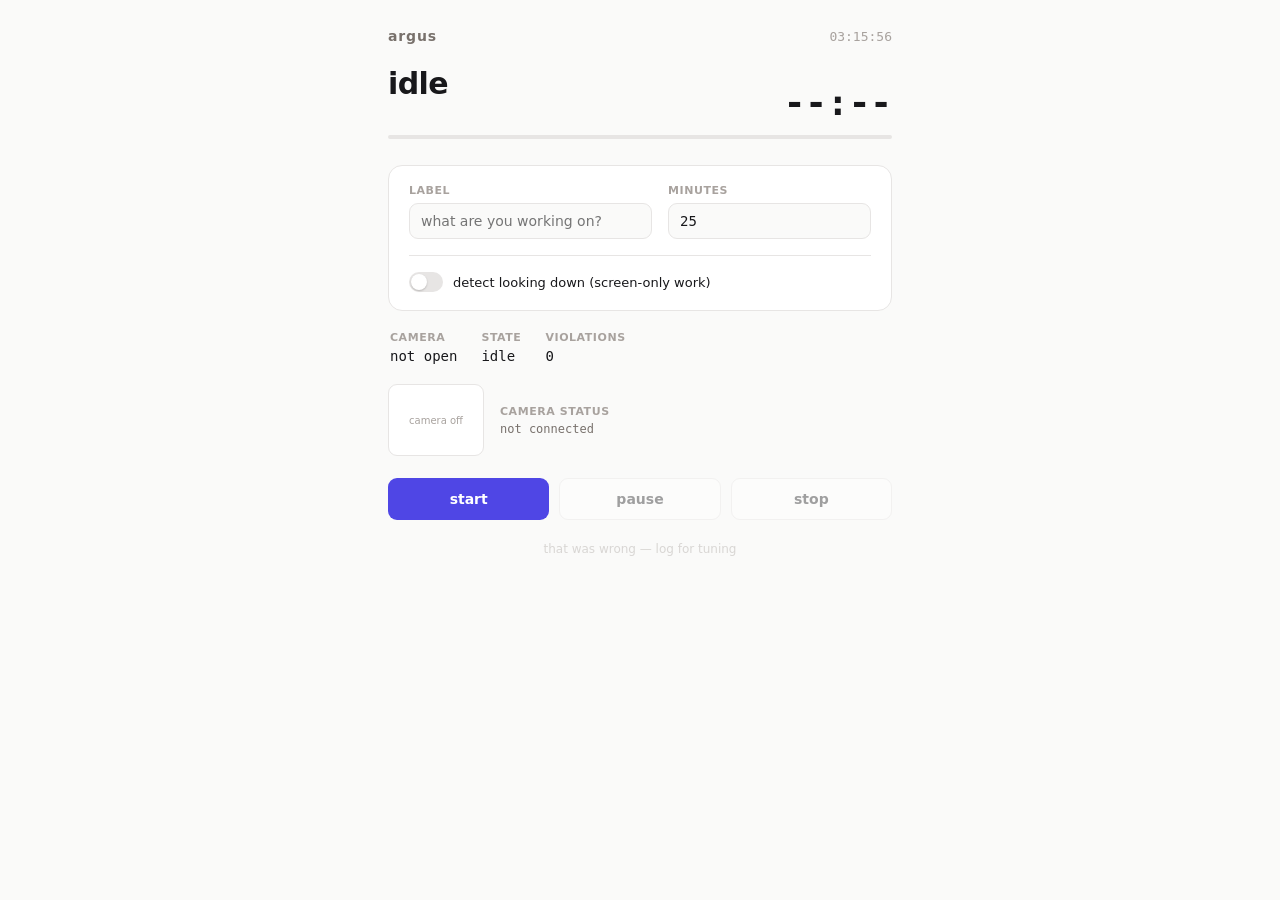
==== web/index.html @ 680dabc4 "change the ui again fix issues" ====
<!DOCTYPE html>
<html lang="en">
<head>
<meta charset="UTF-8">
<title>Argus</title>
<link rel="stylesheet" href="style.css">
</head>
<body>
  <div class="app">
    <header class="topbar">
      <span class="brand">argus</span>
      <span class="clock" id="clock">--:--:--</span>
    </header>

    <section class="hero">
      <div class="hero-text">
        <div class="headline" id="headline">idle</div>
        <div class="substate" id="substate"></div>
      </div>
      <div class="countdown" id="countdown">--:--</div>
    </section>

    <div class="progress-track">
      <div class="progress-fill" id="progressFill"></div>
    </div>

    <section class="panel">
      <div class="field-row">
        <div class="field">
          <label for="labelInput">label</label>
          <input id="labelInput" type="text" placeholder="what are you working on?" autocomplete="off">
        </div>
        <div class="field field-narrow">
          <label for="minutesInput">minutes</label>
          <input id="minutesInput" type="number" min="1" value="25">
        </div>
      </div>

      <div class="toggle-row">
        <button id="lookDownToggle" class="toggle" data-on="false" type="button">
          <span class="toggle-track"><span class="toggle-thumb"></span></span>
          <span class="toggle-label">detect looking down (screen-only work)</span>
        </button>
      </div>
    </section>

    <section class="stats">
      <div class="stat">
        <span class="stat-label">camera</span>
        <span class="stat-value" id="statCamera">not open</span>
      </div>
      <div class="stat">
        <span class="stat-label">state</span>
        <span class="stat-value" id="statState">idle</span>
      </div>
      <div class="stat">
        <span class="stat-label">violations</span>
        <span class="stat-value" id="statViolations">0</span>
      </div>
    </section>

    <section class="camera-panel">
      <div class="thumb" id="thumbWrap">
        <img id="thumb" alt="camera preview">
        <div class="thumb-placeholder" id="thumbPlaceholder">camera off</div>
      </div>
      <div class="camera-status">
        <span class="stat-label">camera status</span>
        <span id="cameraStatus" class="mono-small">not connected</span>
      </div>
    </section>

    <section class="controls">
      <button id="startBtn" class="btn btn-primary">start</button>
      <button id="pauseBtn" class="btn btn-secondary" disabled>pause</button>
      <button id="stopBtn" class="btn btn-secondary" disabled>stop</button>
    </section>

    <button id="falsePositiveBtn" class="link-btn" disabled>that was wrong — log for tuning</button>

    <div class="messages">
      <div id="statusMessage" class="status-message"></div>
      <div id="degradedMessage" class="degraded-message"></div>
    </div>
  </div>

  <script src="app.js"></script>
</body>
</html>
---- web/style.css ----
:root {
  --bg: #fafaf9;
  --panel: #ffffff;
  --border: #e7e5e4;
  --ink: #18181b;
  --muted: #78716c;
  --faint: #a8a29e;
  --accent: #4f46e5;
  --accent-soft: #eef2ff;
  --danger: #dc2626;
  --danger-soft: #fef2f2;
  --radius: 14px;
  --radius-sm: 9px;
  --font-sans: -apple-system, "SF Pro Text", "Inter", system-ui, sans-serif;
  --font-mono: ui-monospace, "SF Mono", Menlo, "JetBrains Mono", monospace;
}

* { box-sizing: border-box; }

html, body {
  margin: 0;
  padding: 0;
  background: var(--bg);
  color: var(--ink);
  font-family: var(--font-sans);
  -webkit-font-smoothing: antialiased;
}

.app {
  max-width: 560px;
  margin: 0 auto;
  padding: 28px 28px 36px;
}

/* ---------- topbar ---------- */
.topbar {
  display: flex;
  align-items: baseline;
  justify-content: space-between;
  margin-bottom: 22px;
}
.brand {
  font-weight: 700;
  font-size: 14px;
  letter-spacing: 0.06em;
  text-transform: lowercase;
  color: var(--muted);
}
.clock {
  font-family: var(--font-mono);
  font-size: 13px;
  color: var(--faint);
}

/* ---------- hero ---------- */
.hero {
  display: flex;
  align-items: flex-end;
  justify-content: space-between;
  margin-bottom: 12px;
}
.headline {
  font-size: 30px;
  font-weight: 700;
  letter-spacing: -0.02em;
  text-transform: lowercase;
}
.substate {
  margin-top: 4px;
  font-size: 13px;
  color: var(--muted);
  min-height: 18px;
}
.countdown {
  font-family: var(--font-mono);
  font-size: 36px;
  font-weight: 600;
  color: var(--ink);
  font-variant-numeric: tabular-nums;
}

/* ---------- progress ---------- */
.progress-track {
  height: 4px;
  border-radius: 999px;
  background: var(--border);
  overflow: hidden;
  margin-bottom: 26px;
}
.progress-fill {
  height: 100%;
  width: 0%;
  background: var(--accent);
  transition: width 0.4s linear;
}

/* ---------- panel / inputs ---------- */
.panel {
  background: var(--panel);
  border: 1px solid var(--border);
  border-radius: var(--radius);
  padding: 18px 20px;
  margin-bottom: 20px;
}
.field-row {
  display: flex;
  gap: 16px;
}
.field {
  flex: 1;
  display: flex;
  flex-direction: column;
  gap: 6px;
}
.field-narrow { flex: 0 0 96px; }
.field label {
  font-size: 11px;
  font-weight: 600;
  letter-spacing: 0.05em;
  text-transform: uppercase;
  color: var(--faint);
}
.field input {
  border: 1px solid var(--border);
  border-radius: var(--radius-sm);
  padding: 9px 11px;
  font-size: 14px;
  font-family: var(--font-sans);
  color: var(--ink);
  background: var(--bg);
  outline: none;
  transition: border-color 0.15s ease;
}
.field input:focus {
  border-color: var(--accent);
  background: var(--panel);
}
.field input[type="number"] {
  font-family: var(--font-mono);
}

.toggle-row {
  margin-top: 16px;
  padding-top: 16px;
  border-top: 1px solid var(--border);
}
.toggle {
  display: flex;
  align-items: center;
  gap: 10px;
  background: none;
  border: none;
  padding: 0;
  cursor: pointer;
  font-family: var(--font-sans);
}
.toggle-track {
  width: 34px;
  height: 20px;
  border-radius: 999px;
  background: var(--border);
  position: relative;
  transition: background 0.15s ease;
  flex-shrink: 0;
}
.toggle-thumb {
  position: absolute;
  top: 2px;
  left: 2px;
  width: 16px;
  height: 16px;
  border-radius: 50%;
  background: #fff;
  box-shadow: 0 1px 2px rgba(0,0,0,0.2);
  transition: transform 0.15s ease;
}
.toggle[data-on="true"] .toggle-track { background: var(--accent); }
.toggle[data-on="true"] .toggle-thumb { transform: translateX(14px); }
.toggle-label {
  font-size: 13px;
  color: var(--ink);
}

/* ---------- stats ---------- */
.stats {
  display: flex;
  gap: 24px;
  margin-bottom: 20px;
  padding: 0 2px;
}
.stat {
  display: flex;
  flex-direction: column;
  gap: 4px;
}
.stat-label {
  font-size: 11px;
  font-weight: 600;
  letter-spacing: 0.05em;
  text-transform: uppercase;
  color: var(--faint);
}
.stat-value {
  font-family: var(--font-mono);
  font-size: 14px;
  color: var(--ink);
}

/* ---------- camera ---------- */
.camera-panel {
  display: flex;
  align-items: center;
  gap: 16px;
  margin-bottom: 22px;
}
.thumb {
  width: 96px;
  height: 72px;
  border-radius: var(--radius-sm);
  border: 1px solid var(--border);
  background: var(--panel);
  overflow: hidden;
  position: relative;
  flex-shrink: 0;
}
.thumb img {
  width: 100%;
  height: 100%;
  object-fit: cover;
  display: none;
}
.thumb img.visible { display: block; }
.thumb-placeholder {
  position: absolute;
  inset: 0;
  display: flex;
  align-items: center;
  justify-content: center;
  font-size: 10px;
  color: var(--faint);
  text-transform: lowercase;
}
.camera-status {
  display: flex;
  flex-direction: column;
  gap: 4px;
}
.mono-small {
  font-family: var(--font-mono);
  font-size: 12px;
  color: var(--muted);
}

/* ---------- controls ---------- */
.controls {
  display: flex;
  gap: 10px;
  margin-bottom: 14px;
}
.btn {
  flex: 1;
  padding: 12px 16px;
  border-radius: var(--radius-sm);
  font-size: 14px;
  font-weight: 600;
  font-family: var(--font-sans);
  cursor: pointer;
  border: 1px solid transparent;
  transition: opacity 0.15s ease, background 0.15s ease;
}
.btn:disabled {
  cursor: default;
  opacity: 0.4;
}
.btn-primary {
  background: var(--accent);
  color: #fff;
}
.btn-primary:not(:disabled):hover { opacity: 0.9; }
.btn-secondary {
  background: var(--panel);
  color: var(--ink);
  border-color: var(--border);
}
.btn-secondary:not(:disabled):hover { background: var(--accent-soft); }

.link-btn {
  display: block;
  width: 100%;
  text-align: center;
  background: none;
  border: none;
  color: var(--faint);
  font-size: 12px;
  font-family: var(--font-sans);
  padding: 8px;
  cursor: pointer;
  text-decoration: underline;
  text-decoration-color: transparent;
  transition: color 0.15s ease, text-decoration-color 0.15s ease;
}
.link-btn:not(:disabled):hover {
  color: var(--muted);
  text-decoration-color: var(--faint);
}
.link-btn:disabled {
  cursor: default;
  opacity: 0.4;
  text-decoration: none;
}

/* ---------- messages ---------- */
.messages {
  margin-top: 8px;
  display: flex;
  flex-direction: column;
  gap: 6px;
}
.status-message {
  font-size: 12.5px;
  color: var(--muted);
  min-height: 16px;
}
.degraded-message {
  font-size: 12px;
  font-weight: 600;
  color: var(--danger);
  background: var(--danger-soft);
  border-radius: var(--radius-sm);
  padding: 6px 10px;
  display: none;
}
.degraded-message.visible { display: block; }
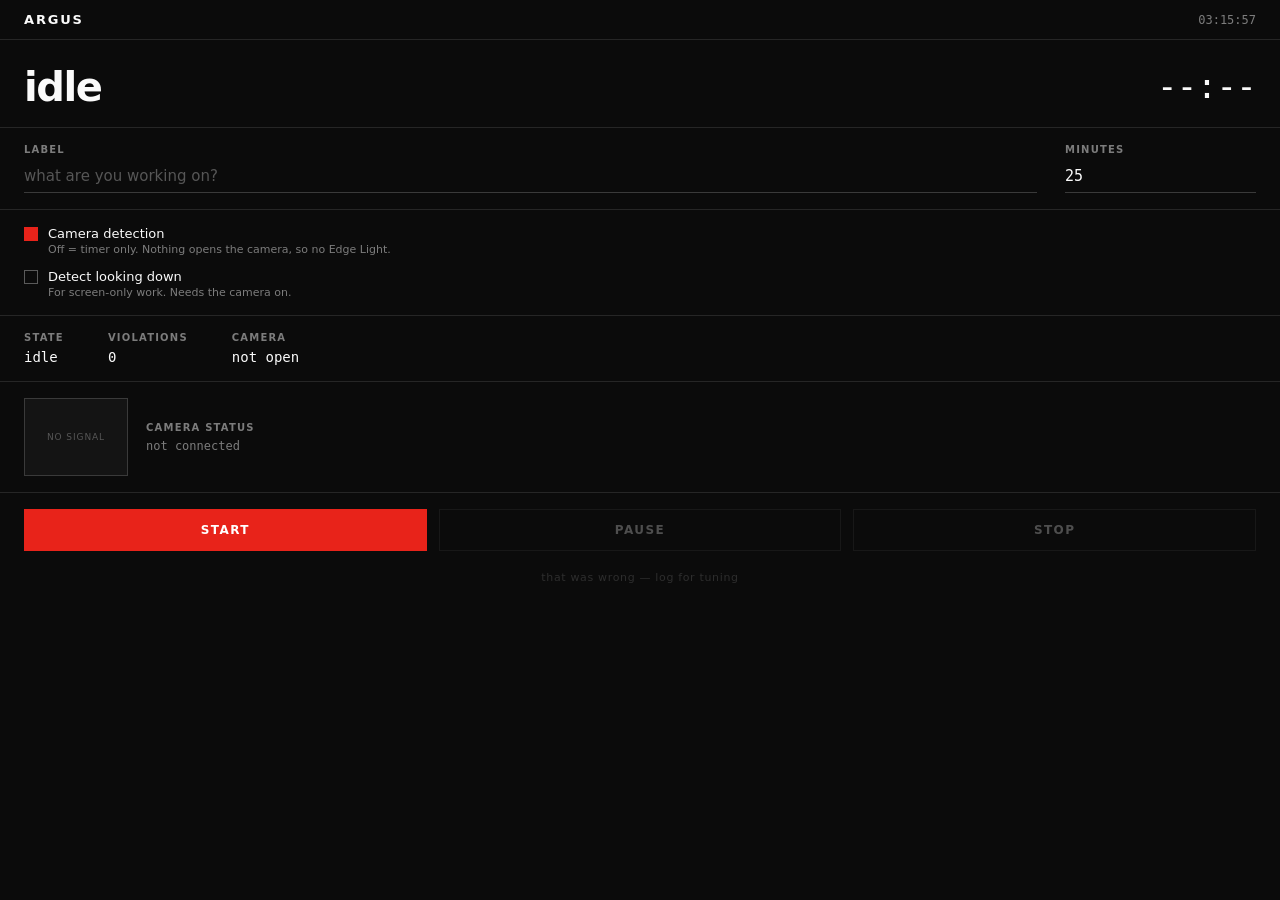
==== commit 1886f805: "fixed Engine(cfg), issues w pywebview" ====
--- a/web/index.html
+++ b/web/index.html
@@ -8,80 +8,90 @@
 <body>
   <div class="app">
     <header class="topbar">
-      <span class="brand">argus</span>
+      <span class="brand">Argus</span>
       <span class="clock" id="clock">--:--:--</span>
     </header>
 
+    <div class="banner" id="authBanner"></div>
+    <div class="banner" id="degradedBanner"></div>
+
     <section class="hero">
-      <div class="hero-text">
-        <div class="headline" id="headline">idle</div>
-        <div class="substate" id="substate"></div>
-      </div>
+      <div class="headline" id="headline">idle</div>
       <div class="countdown" id="countdown">--:--</div>
     </section>
 
-    <div class="progress-track">
-      <div class="progress-fill" id="progressFill"></div>
-    </div>
+    <div class="progress-track"><div class="progress-fill" id="progressFill"></div></div>
 
-    <section class="panel">
+    <section class="band">
       <div class="field-row">
         <div class="field">
-          <label for="labelInput">label</label>
+          <label class="label" for="labelInput">Label</label>
           <input id="labelInput" type="text" placeholder="what are you working on?" autocomplete="off">
         </div>
         <div class="field field-narrow">
-          <label for="minutesInput">minutes</label>
+          <label class="label" for="minutesInput">Minutes</label>
           <input id="minutesInput" type="number" min="1" value="25">
         </div>
       </div>
+    </section>
 
-      <div class="toggle-row">
-        <button id="lookDownToggle" class="toggle" data-on="false" type="button">
-          <span class="toggle-track"><span class="toggle-thumb"></span></span>
-          <span class="toggle-label">detect looking down (screen-only work)</span>
+    <section class="band">
+      <div class="toggles">
+        <button id="cameraToggle" class="check" data-on="true" type="button">
+          <span class="check-box"></span>
+          <span>
+            <span class="check-text">Camera detection</span>
+            <span class="check-note">Off = timer only. Nothing opens the camera, so no Edge Light.</span>
+          </span>
+        </button>
+        <button id="lookDownToggle" class="check" data-on="false" type="button">
+          <span class="check-box"></span>
+          <span>
+            <span class="check-text">Detect looking down</span>
+            <span class="check-note">For screen-only work. Needs the camera on.</span>
+          </span>
         </button>
       </div>
     </section>
 
-    <section class="stats">
-      <div class="stat">
-        <span class="stat-label">camera</span>
-        <span class="stat-value" id="statCamera">not open</span>
-      </div>
-      <div class="stat">
-        <span class="stat-label">state</span>
-        <span class="stat-value" id="statState">idle</span>
-      </div>
-      <div class="stat">
-        <span class="stat-label">violations</span>
-        <span class="stat-value" id="statViolations">0</span>
+    <section class="band">
+      <div class="stats">
+        <div class="stat">
+          <span class="label">State</span>
+          <span class="stat-value" id="statState">idle</span>
+        </div>
+        <div class="stat">
+          <span class="label">Violations</span>
+          <span class="stat-value" id="statViolations">0</span>
+        </div>
+        <div class="stat">
+          <span class="label">Camera</span>
+          <span class="stat-value" id="statCamera">not open</span>
+        </div>
       </div>
     </section>
 
-    <section class="camera-panel">
-      <div class="thumb" id="thumbWrap">
+    <section class="band camera-band">
+      <div class="thumb">
         <img id="thumb" alt="camera preview">
-        <div class="thumb-placeholder" id="thumbPlaceholder">camera off</div>
+        <div class="thumb-placeholder" id="thumbPlaceholder">no signal</div>
       </div>
-      <div class="camera-status">
-        <span class="stat-label">camera status</span>
+      <div class="camera-meta">
+        <span class="label">Camera status</span>
         <span id="cameraStatus" class="mono-small">not connected</span>
       </div>
     </section>
 
-    <section class="controls">
-      <button id="startBtn" class="btn btn-primary">start</button>
-      <button id="pauseBtn" class="btn btn-secondary" disabled>pause</button>
-      <button id="stopBtn" class="btn btn-secondary" disabled>stop</button>
+    <section class="band" style="border-bottom:none">
+      <div class="controls">
+        <button id="startBtn" class="btn btn-primary">Start</button>
+        <button id="pauseBtn" class="btn btn-secondary" disabled>Pause</button>
+        <button id="stopBtn" class="btn btn-secondary" disabled>Stop</button>
+      </div>
+      <button id="falsePositiveBtn" class="link-btn" disabled>that was wrong — log for tuning</button>
     </section>
 
-    <button id="falsePositiveBtn" class="link-btn" disabled>that was wrong — log for tuning</button>
-
-    <div class="messages">
-      <div id="statusMessage" class="status-message"></div>
-      <div id="degradedMessage" class="degraded-message"></div>
-    </div>
+    <div class="status" id="statusMessage"></div>
   </div>
 
   <script src="app.js"></script>
--- a/web/style.css
+++ b/web/style.css
@@ -1,18 +1,12 @@
 :root {
-  --bg: #fafaf9;
-  --panel: #ffffff;
-  --border: #e7e5e4;
-  --ink: #18181b;
-  --muted: #78716c;
-  --faint: #a8a29e;
-  --accent: #4f46e5;
-  --accent-soft: #eef2ff;
-  --danger: #dc2626;
-  --danger-soft: #fef2f2;
-  --radius: 14px;
-  --radius-sm: 9px;
-  --font-sans: -apple-system, "SF Pro Text", "Inter", system-ui, sans-serif;
-  --font-mono: ui-monospace, "SF Mono", Menlo, "JetBrains Mono", monospace;
+  --bg: #0B0B0B;
+  --ink: #FAFAFA;
+  --accent: #E8231A;
+  --muted: #7C7C7C;
+  --line: #262626;
+  --rule: 1px solid #262626;
+  --font-sans: "Helvetica Neue", Inter, -apple-system, system-ui, Arial, sans-serif;
+  --font-mono: ui-monospace, "SF Mono", Menlo, monospace;
 }
 
 * { box-sizing: border-box; }
@@ -26,30 +20,32 @@
   -webkit-font-smoothing: antialiased;
 }
 
-.app {
-  max-width: 560px;
-  margin: 0 auto;
-  padding: 28px 28px 36px;
-}
+button, input { font-family: inherit; border-radius: 0; }
+
+.app { padding: 0 0 28px; }
+
+/* ---------- bands separated by hairlines ---------- */
+.band { padding: 16px 24px; border-bottom: var(--rule); }
 
 /* ---------- topbar ---------- */
 .topbar {
   display: flex;
   align-items: baseline;
   justify-content: space-between;
-  margin-bottom: 22px;
+  padding: 12px 24px;
+  border-bottom: var(--rule);
 }
 .brand {
-  font-weight: 700;
-  font-size: 14px;
-  letter-spacing: 0.06em;
-  text-transform: lowercase;
-  color: var(--muted);
+  font-size: 13px;
+  font-weight: 700;
+  letter-spacing: 0.14em;
+  text-transform: uppercase;
 }
 .clock {
   font-family: var(--font-mono);
-  font-size: 13px;
-  color: var(--faint);
+  font-size: 12px;
+  font-variant-numeric: tabular-nums;
+  color: var(--muted);
 }
 
 /* ---------- hero ---------- */
@@ -57,177 +53,141 @@
   display: flex;
   align-items: flex-end;
   justify-content: space-between;
-  margin-bottom: 12px;
+  gap: 16px;
+  padding: 26px 24px 18px;
 }
 .headline {
-  font-size: 30px;
-  font-weight: 700;
+  font-size: 40px;
+  line-height: 0.95;
+  font-weight: 700;
+  letter-spacing: -0.035em;
+  text-transform: lowercase;
+}
+.countdown {
+  font-family: var(--font-mono);
+  font-size: 34px;
+  font-weight: 500;
   letter-spacing: -0.02em;
-  text-transform: lowercase;
-}
-.substate {
-  margin-top: 4px;
-  font-size: 13px;
-  color: var(--muted);
-  min-height: 18px;
-}
-.countdown {
-  font-family: var(--font-mono);
-  font-size: 36px;
-  font-weight: 600;
-  color: var(--ink);
   font-variant-numeric: tabular-nums;
+  white-space: nowrap;
 }
 
 /* ---------- progress ---------- */
 .progress-track {
   height: 4px;
-  border-radius: 999px;
-  background: var(--border);
-  overflow: hidden;
-  margin-bottom: 26px;
+  width: 100%;
+  background: transparent;
+  border-bottom: var(--rule);
 }
 .progress-fill {
-  height: 100%;
+  height: 4px;
   width: 0%;
   background: var(--accent);
   transition: width 0.4s linear;
 }
 
-/* ---------- panel / inputs ---------- */
-.panel {
-  background: var(--panel);
-  border: 1px solid var(--border);
-  border-radius: var(--radius);
-  padding: 18px 20px;
-  margin-bottom: 20px;
-}
-.field-row {
-  display: flex;
-  gap: 16px;
-}
-.field {
-  flex: 1;
-  display: flex;
-  flex-direction: column;
-  gap: 6px;
-}
-.field-narrow { flex: 0 0 96px; }
-.field label {
+/* ---------- banners ---------- */
+.banner {
+  display: none;
+  padding: 9px 24px;
+  background: var(--accent);
+  color: #FFFFFF;
   font-size: 11px;
-  font-weight: 600;
-  letter-spacing: 0.05em;
-  text-transform: uppercase;
-  color: var(--faint);
-}
+  font-weight: 700;
+  letter-spacing: 0.08em;
+  text-transform: uppercase;
+  border-bottom: 1px solid var(--accent);
+}
+.banner.visible { display: block; }
+.banner.plain {
+  background: #170A09;
+  color: #FF6A60;
+  border-bottom: var(--rule);
+  border-left: 3px solid var(--accent);
+  text-transform: none;
+  letter-spacing: 0.01em;
+  font-weight: 400;
+  font-size: 12px;
+  line-height: 1.45;
+}
+
+/* ---------- fields ---------- */
+.field-row { display: flex; gap: 28px; }
+.field { flex: 1; display: flex; flex-direction: column; gap: 7px; }
+.field-narrow { flex: 0 0 92px; }
+
+.label {
+  font-size: 10px;
+  font-weight: 700;
+  letter-spacing: 0.12em;
+  text-transform: uppercase;
+  color: var(--muted);
+}
+
 .field input {
-  border: 1px solid var(--border);
-  border-radius: var(--radius-sm);
-  padding: 9px 11px;
-  font-size: 14px;
-  font-family: var(--font-sans);
+  border: none;
+  border-bottom: 1px solid #3A3A3A;
+  background: transparent;
   color: var(--ink);
-  background: var(--bg);
+  padding: 5px 0 7px;
+  font-size: 15px;
   outline: none;
-  transition: border-color 0.15s ease;
-}
-.field input:focus {
-  border-color: var(--accent);
-  background: var(--panel);
-}
-.field input[type="number"] {
-  font-family: var(--font-mono);
-}
-
-.toggle-row {
-  margin-top: 16px;
-  padding-top: 16px;
-  border-top: 1px solid var(--border);
-}
-.toggle {
-  display: flex;
-  align-items: center;
+}
+.field input::placeholder { color: #565656; }
+.field input:focus { border-bottom: 2px solid var(--accent); padding-bottom: 6px; }
+.field input[type="number"] { font-family: var(--font-mono); }
+
+/* ---------- square checkbox toggles ---------- */
+.toggles { display: flex; flex-direction: column; gap: 13px; }
+.check {
+  display: flex;
+  align-items: flex-start;
   gap: 10px;
   background: none;
   border: none;
   padding: 0;
   cursor: pointer;
-  font-family: var(--font-sans);
-}
-.toggle-track {
-  width: 34px;
-  height: 20px;
-  border-radius: 999px;
-  background: var(--border);
+  text-align: left;
+}
+.check-box {
+  width: 14px;
+  height: 14px;
+  margin-top: 1px;
+  border: 1px solid #5A5A5A;
+  flex-shrink: 0;
+  background: transparent;
+}
+.check[data-on="true"] .check-box { background: var(--accent); border-color: var(--accent); }
+.check-text { font-size: 13px; color: var(--ink); }
+.check-note { font-size: 11px; color: var(--muted); display: block; margin-top: 2px; }
+
+/* ---------- stats ---------- */
+.stats { display: flex; gap: 44px; }
+.stat { display: flex; flex-direction: column; gap: 6px; }
+.stat-value {
+  font-family: var(--font-mono);
+  font-size: 14px;
+  font-variant-numeric: tabular-nums;
+}
+
+/* ---------- camera ---------- */
+.camera-band { display: flex; gap: 18px; align-items: center; }
+.thumb {
+  width: 104px;
+  height: 78px;
+  border: 1px solid #3A3A3A;
   position: relative;
-  transition: background 0.15s ease;
+  overflow: hidden;
   flex-shrink: 0;
-}
-.toggle-thumb {
-  position: absolute;
-  top: 2px;
-  left: 2px;
-  width: 16px;
-  height: 16px;
-  border-radius: 50%;
-  background: #fff;
-  box-shadow: 0 1px 2px rgba(0,0,0,0.2);
-  transition: transform 0.15s ease;
-}
-.toggle[data-on="true"] .toggle-track { background: var(--accent); }
-.toggle[data-on="true"] .toggle-thumb { transform: translateX(14px); }
-.toggle-label {
-  font-size: 13px;
-  color: var(--ink);
-}
-
-/* ---------- stats ---------- */
-.stats {
-  display: flex;
-  gap: 24px;
-  margin-bottom: 20px;
-  padding: 0 2px;
-}
-.stat {
-  display: flex;
-  flex-direction: column;
-  gap: 4px;
-}
-.stat-label {
-  font-size: 11px;
-  font-weight: 600;
-  letter-spacing: 0.05em;
-  text-transform: uppercase;
-  color: var(--faint);
-}
-.stat-value {
-  font-family: var(--font-mono);
-  font-size: 14px;
-  color: var(--ink);
-}
-
-/* ---------- camera ---------- */
-.camera-panel {
-  display: flex;
-  align-items: center;
-  gap: 16px;
-  margin-bottom: 22px;
-}
-.thumb {
-  width: 96px;
-  height: 72px;
-  border-radius: var(--radius-sm);
-  border: 1px solid var(--border);
-  background: var(--panel);
-  overflow: hidden;
-  position: relative;
-  flex-shrink: 0;
+  background: #141414;
 }
 .thumb img {
   width: 100%;
   height: 100%;
   object-fit: cover;
   display: none;
+  /* black & white duotone */
+  filter: grayscale(1) contrast(1.15) brightness(0.95);
 }
 .thumb img.visible { display: block; }
 .thumb-placeholder {
@@ -236,15 +196,12 @@
   display: flex;
   align-items: center;
   justify-content: center;
-  font-size: 10px;
-  color: var(--faint);
-  text-transform: lowercase;
-}
-.camera-status {
-  display: flex;
-  flex-direction: column;
-  gap: 4px;
-}
+  font-size: 9px;
+  letter-spacing: 0.1em;
+  text-transform: uppercase;
+  color: #565656;
+}
+.camera-meta { display: flex; flex-direction: column; gap: 6px; }
 .mono-small {
   font-family: var(--font-mono);
   font-size: 12px;
@@ -252,82 +209,47 @@
 }
 
 /* ---------- controls ---------- */
-.controls {
-  display: flex;
-  gap: 10px;
-  margin-bottom: 14px;
-}
+.controls { display: flex; gap: 12px; }
 .btn {
   flex: 1;
-  padding: 12px 16px;
-  border-radius: var(--radius-sm);
-  font-size: 14px;
-  font-weight: 600;
-  font-family: var(--font-sans);
+  padding: 13px 12px;
+  font-size: 12px;
+  font-weight: 700;
+  letter-spacing: 0.12em;
+  text-transform: uppercase;
   cursor: pointer;
-  border: 1px solid transparent;
-  transition: opacity 0.15s ease, background 0.15s ease;
-}
-.btn:disabled {
-  cursor: default;
-  opacity: 0.4;
-}
-.btn-primary {
-  background: var(--accent);
-  color: #fff;
-}
-.btn-primary:not(:disabled):hover { opacity: 0.9; }
-.btn-secondary {
-  background: var(--panel);
+  border: 1px solid #3A3A3A;
+  background: transparent;
   color: var(--ink);
-  border-color: var(--border);
-}
-.btn-secondary:not(:disabled):hover { background: var(--accent-soft); }
+  transition: background 0.12s ease, color 0.12s ease, border-color 0.12s ease;
+}
+.btn-primary { background: var(--accent); border-color: var(--accent); color: #FFFFFF; }
+.btn-primary:not(:disabled):hover { background: #FF3A31; border-color: #FF3A31; }
+.btn-secondary:not(:disabled):hover {
+  background: var(--ink); color: var(--bg); border-color: var(--ink);
+}
+.btn:disabled { opacity: 0.28; cursor: default; }
 
 .link-btn {
   display: block;
   width: 100%;
-  text-align: center;
+  margin-top: 14px;
+  padding: 6px 0;
   background: none;
   border: none;
-  color: var(--faint);
-  font-size: 12px;
-  font-family: var(--font-sans);
-  padding: 8px;
+  color: var(--muted);
+  font-size: 11px;
+  letter-spacing: 0.06em;
   cursor: pointer;
-  text-decoration: underline;
-  text-decoration-color: transparent;
-  transition: color 0.15s ease, text-decoration-color 0.15s ease;
-}
-.link-btn:not(:disabled):hover {
-  color: var(--muted);
-  text-decoration-color: var(--faint);
-}
-.link-btn:disabled {
-  cursor: default;
-  opacity: 0.4;
-  text-decoration: none;
-}
-
-/* ---------- messages ---------- */
-.messages {
-  margin-top: 8px;
-  display: flex;
-  flex-direction: column;
-  gap: 6px;
-}
-.status-message {
-  font-size: 12.5px;
-  color: var(--muted);
-  min-height: 16px;
-}
-.degraded-message {
-  font-size: 12px;
-  font-weight: 600;
-  color: var(--danger);
-  background: var(--danger-soft);
-  border-radius: var(--radius-sm);
-  padding: 6px 10px;
-  display: none;
-}
-.degraded-message.visible { display: block; }
+}
+.link-btn:not(:disabled):hover { color: var(--accent); }
+.link-btn:disabled { opacity: 0.3; cursor: default; }
+
+/* ---------- status ---------- */
+.status {
+  padding: 14px 24px 0;
+  font-size: 12px;
+  color: var(--muted);
+  min-height: 18px;
+  line-height: 1.45;
+}
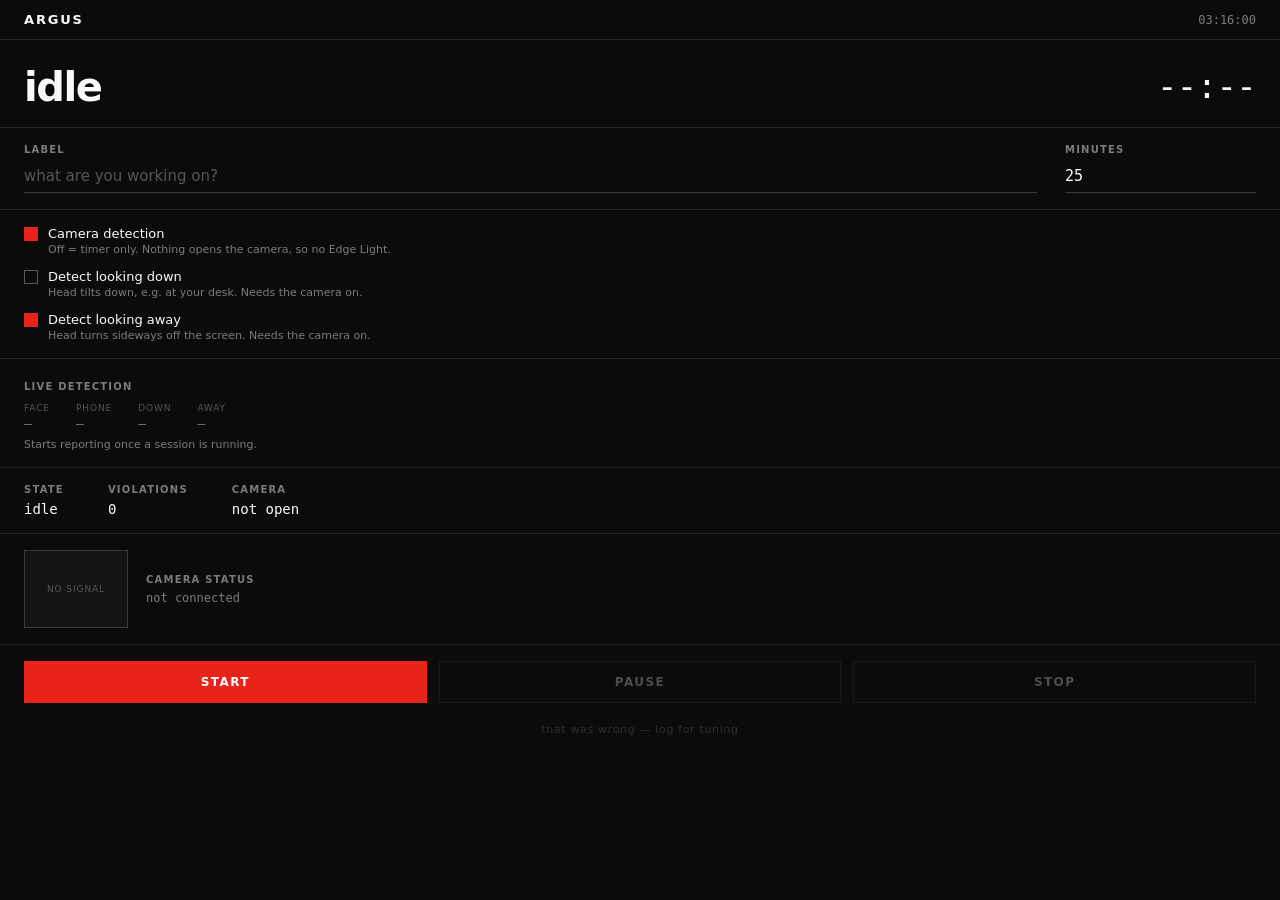
==== commit 256ea261: "fine tune the vision and detection" ====
--- a/web/index.html
+++ b/web/index.html
@@ -48,10 +48,28 @@
           <span class="check-box"></span>
           <span>
             <span class="check-text">Detect looking down</span>
-            <span class="check-note">For screen-only work. Needs the camera on.</span>
+            <span class="check-note">Head tilts down, e.g. at your desk. Needs the camera on.</span>
+          </span>
+        </button>
+        <button id="lookAwayToggle" class="check" data-on="true" type="button">
+          <span class="check-box"></span>
+          <span>
+            <span class="check-text">Detect looking away</span>
+            <span class="check-note">Head turns sideways off the screen. Needs the camera on.</span>
           </span>
         </button>
       </div>
+    </section>
+
+    <section class="band" id="diagBand">
+      <span class="label">Live detection</span>
+      <div class="diag" id="diag">
+        <div class="diag-item"><span class="diag-k">face</span><span class="diag-v" id="dFace">—</span></div>
+        <div class="diag-item"><span class="diag-k">phone</span><span class="diag-v" id="dPhone">—</span></div>
+        <div class="diag-item"><span class="diag-k">down</span><span class="diag-v" id="dPitch">—</span></div>
+        <div class="diag-item"><span class="diag-k">away</span><span class="diag-v" id="dYaw">—</span></div>
+      </div>
+      <span class="check-note" id="diagHint">Starts reporting once a session is running.</span>
     </section>
 
     <section class="band">
--- a/web/style.css
+++ b/web/style.css
@@ -160,6 +160,24 @@
 .check[data-on="true"] .check-box { background: var(--accent); border-color: var(--accent); }
 .check-text { font-size: 13px; color: var(--ink); }
 .check-note { font-size: 11px; color: var(--muted); display: block; margin-top: 2px; }
+
+/* ---------- live detection readout ---------- */
+.diag { display: flex; gap: 26px; margin: 9px 0 7px; }
+.diag-item { display: flex; flex-direction: column; gap: 3px; }
+.diag-k {
+  font-size: 9px;
+  letter-spacing: 0.1em;
+  text-transform: uppercase;
+  color: #565656;
+}
+.diag-v {
+  font-family: var(--font-mono);
+  font-size: 13px;
+  font-variant-numeric: tabular-nums;
+  color: var(--muted);
+}
+.diag-v.hot { color: var(--accent); font-weight: 700; }
+.diag-v.on  { color: var(--ink); }
 
 /* ---------- stats ---------- */
 .stats { display: flex; gap: 44px; }
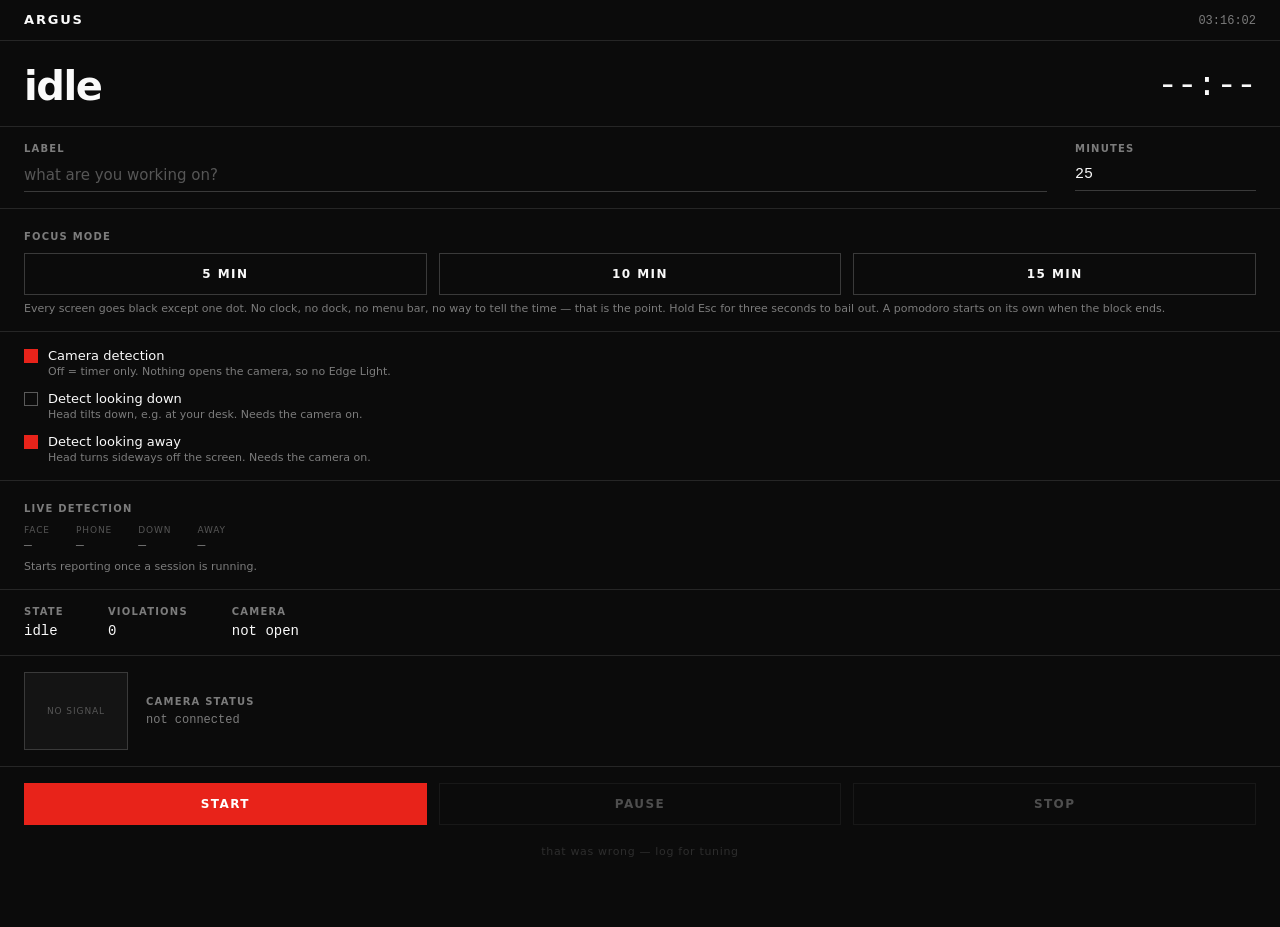
==== commit 7d19e1bc: "added focus mode" ====
--- a/web/index.html
+++ b/web/index.html
@@ -9,6 +9,7 @@
   <div class="app">
     <header class="topbar">
       <span class="brand">Argus</span>
+      <button id="backToMiniBtn" class="link-btn" style="display:none">back to popup</button>
       <span class="clock" id="clock">--:--:--</span>
     </header>
 
@@ -33,6 +34,20 @@
           <input id="minutesInput" type="number" min="1" value="25">
         </div>
       </div>
+    </section>
+
+    <section class="band">
+      <span class="label">Focus mode</span>
+      <div class="focus-row">
+        <button class="btn btn-secondary focus-btn" data-minutes="5" type="button">5 min</button>
+        <button class="btn btn-secondary focus-btn" data-minutes="10" type="button">10 min</button>
+        <button class="btn btn-secondary focus-btn" data-minutes="15" type="button">15 min</button>
+      </div>
+      <span class="check-note">
+        Every screen goes black except one dot. No clock, no dock, no menu bar, no way to
+        tell the time — that is the point. Hold Esc for three seconds to bail out.
+        A pomodoro starts on its own when the block ends.
+      </span>
     </section>
 
     <section class="band">
--- a/web/style.css
+++ b/web/style.css
@@ -46,6 +46,11 @@
   font-size: 12px;
   font-variant-numeric: tabular-nums;
   color: var(--muted);
+}
+.topbar .link-btn {
+  display: inline;
+  width: auto;
+  margin-top: 0;
 }
 
 /* ---------- hero ---------- */
@@ -228,6 +233,7 @@
 
 /* ---------- controls ---------- */
 .controls { display: flex; gap: 12px; }
+.focus-row { display: flex; gap: 12px; margin: 9px 0 7px; }
 .btn {
   flex: 1;
   padding: 13px 12px;
@@ -271,3 +277,15 @@
   min-height: 18px;
   line-height: 1.45;
 }
+.status.error {
+  color: var(--accent);
+  font-weight: 600;
+}
+.field input.error {
+  border-bottom-color: var(--accent);
+  animation: shake 0.3s;
+}
+@keyframes shake {
+  25% { transform: translateX(-4px); }
+  75% { transform: translateX(4px); }
+}
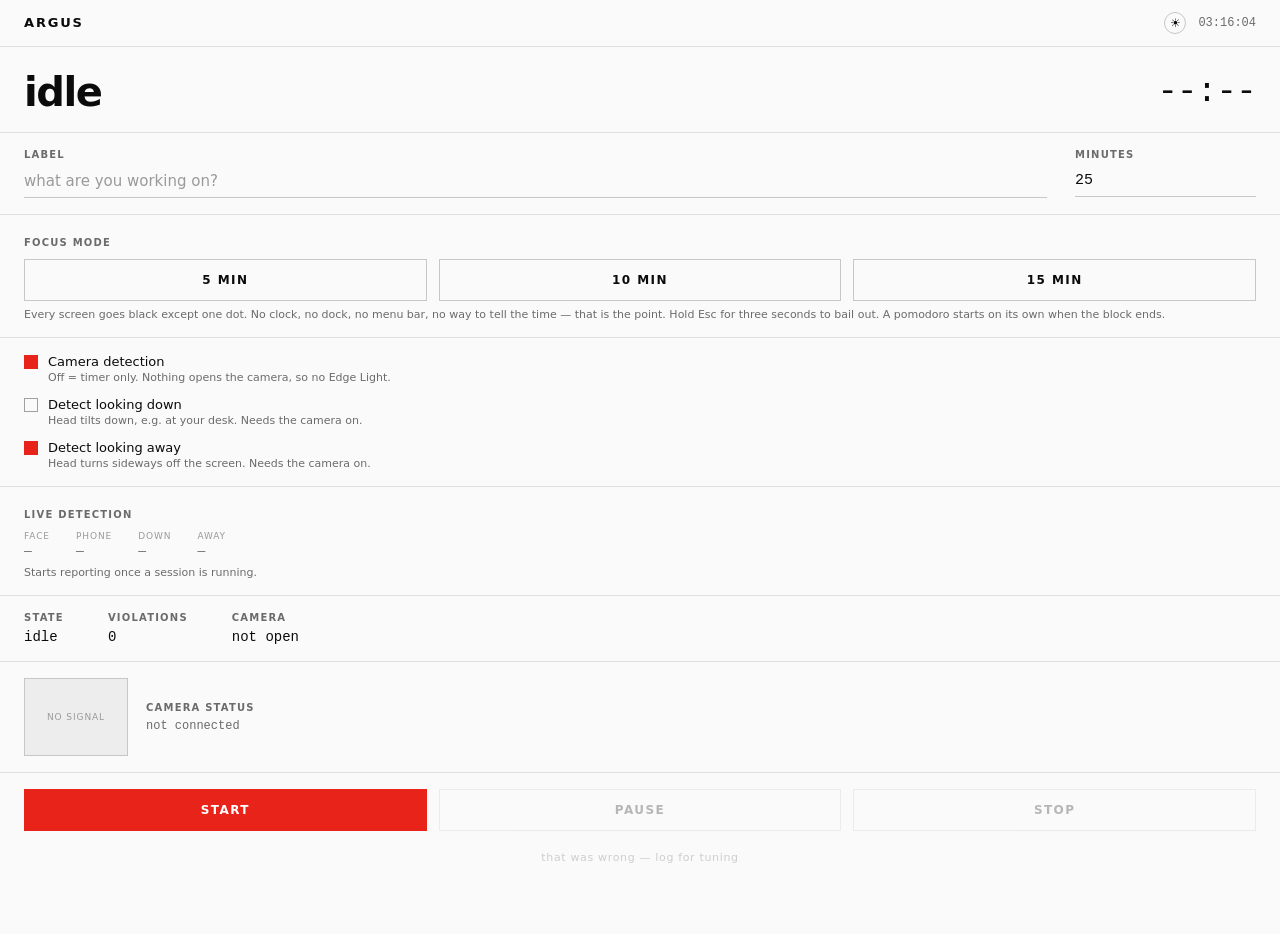
==== commit 3498a4bd: "added a light theme" ====
--- a/web/index.html
+++ b/web/index.html
@@ -3,6 +3,17 @@
 <head>
 <meta charset="UTF-8">
 <title>Argus</title>
+<script>
+  (() => {
+    try {
+      const saved = localStorage.getItem('argus-theme');
+      const theme = saved === 'light' || saved === 'dark'
+        ? saved
+        : (window.matchMedia && window.matchMedia('(prefers-color-scheme: light)').matches ? 'light' : 'dark');
+      document.documentElement.setAttribute('data-theme', theme);
+    } catch (e) {}
+  })();
+</script>
 <link rel="stylesheet" href="style.css">
 </head>
 <body>
@@ -10,7 +21,12 @@
     <header class="topbar">
       <span class="brand">Argus</span>
       <button id="backToMiniBtn" class="link-btn" style="display:none">back to popup</button>
-      <span class="clock" id="clock">--:--:--</span>
+      <div class="topbar-right">
+        <button id="themeToggle" class="theme-toggle" type="button" aria-label="Toggle theme" title="Toggle theme">
+          <span id="themeToggleIcon">☾</span>
+        </button>
+        <span class="clock" id="clock">--:--:--</span>
+      </div>
     </header>
 
     <div class="banner" id="authBanner"></div>
--- a/web/style.css
+++ b/web/style.css
@@ -5,9 +5,37 @@
   --muted: #7C7C7C;
   --line: #262626;
   --rule: 1px solid #262626;
+  --field-line: #3A3A3A;
+  --placeholder: #565656;
+  --check-box-line: #5A5A5A;
+  --thumb-bg: #141414;
+  --thumb-line: #3A3A3A;
+  --btn-line: #3A3A3A;
+  --banner-plain-bg: #170A09;
+  --banner-plain-ink: #FF6A60;
   --font-sans: "Helvetica Neue", Inter, -apple-system, system-ui, Arial, sans-serif;
   --font-mono: ui-monospace, "SF Mono", Menlo, monospace;
 }
+
+:root[data-theme="light"] {
+  --bg: #FAFAFA;
+  --ink: #0B0B0B;
+  --accent: #E8231A;
+  --muted: #6B6B6B;
+  --line: #E0E0E0;
+  --rule: 1px solid #E0E0E0;
+  --field-line: #C7C7C7;
+  --placeholder: #9A9A9A;
+  --check-box-line: #A0A0A0;
+  --thumb-bg: #EDEDED;
+  --thumb-line: #C7C7C7;
+  --btn-line: #C7C7C7;
+  --banner-plain-bg: #FDEDEB;
+  --banner-plain-ink: #B0161B;
+}
+
+html { background: var(--bg); }
+* { transition: background-color 0.15s ease, border-color 0.15s ease, color 0.15s ease; }
 
 * { box-sizing: border-box; }
 
@@ -52,6 +80,27 @@
   width: auto;
   margin-top: 0;
 }
+.topbar-right {
+  display: flex;
+  align-items: center;
+  gap: 12px;
+}
+.theme-toggle {
+  display: flex;
+  align-items: center;
+  justify-content: center;
+  width: 22px;
+  height: 22px;
+  padding: 0;
+  border: 1px solid var(--btn-line);
+  background: transparent;
+  color: var(--ink);
+  font-size: 12px;
+  line-height: 1;
+  cursor: pointer;
+  border-radius: 50%;
+}
+.theme-toggle:hover { border-color: var(--accent); color: var(--accent); }
 
 /* ---------- hero ---------- */
 .hero {
@@ -105,8 +154,8 @@
 }
 .banner.visible { display: block; }
 .banner.plain {
-  background: #170A09;
-  color: #FF6A60;
+  background: var(--banner-plain-bg);
+  color: var(--banner-plain-ink);
   border-bottom: var(--rule);
   border-left: 3px solid var(--accent);
   text-transform: none;
@@ -131,14 +180,14 @@
 
 .field input {
   border: none;
-  border-bottom: 1px solid #3A3A3A;
+  border-bottom: 1px solid var(--field-line);
   background: transparent;
   color: var(--ink);
   padding: 5px 0 7px;
   font-size: 15px;
   outline: none;
 }
-.field input::placeholder { color: #565656; }
+.field input::placeholder { color: var(--placeholder); }
 .field input:focus { border-bottom: 2px solid var(--accent); padding-bottom: 6px; }
 .field input[type="number"] { font-family: var(--font-mono); }
 
@@ -158,7 +207,7 @@
   width: 14px;
   height: 14px;
   margin-top: 1px;
-  border: 1px solid #5A5A5A;
+  border: 1px solid var(--check-box-line);
   flex-shrink: 0;
   background: transparent;
 }
@@ -173,7 +222,7 @@
   font-size: 9px;
   letter-spacing: 0.1em;
   text-transform: uppercase;
-  color: #565656;
+  color: var(--placeholder);
 }
 .diag-v {
   font-family: var(--font-mono);
@@ -198,11 +247,11 @@
 .thumb {
   width: 104px;
   height: 78px;
-  border: 1px solid #3A3A3A;
+  border: 1px solid var(--thumb-line);
   position: relative;
   overflow: hidden;
   flex-shrink: 0;
-  background: #141414;
+  background: var(--thumb-bg);
 }
 .thumb img {
   width: 100%;
@@ -222,7 +271,7 @@
   font-size: 9px;
   letter-spacing: 0.1em;
   text-transform: uppercase;
-  color: #565656;
+  color: var(--placeholder);
 }
 .camera-meta { display: flex; flex-direction: column; gap: 6px; }
 .mono-small {
@@ -242,7 +291,7 @@
   letter-spacing: 0.12em;
   text-transform: uppercase;
   cursor: pointer;
-  border: 1px solid #3A3A3A;
+  border: 1px solid var(--btn-line);
   background: transparent;
   color: var(--ink);
   transition: background 0.12s ease, color 0.12s ease, border-color 0.12s ease;
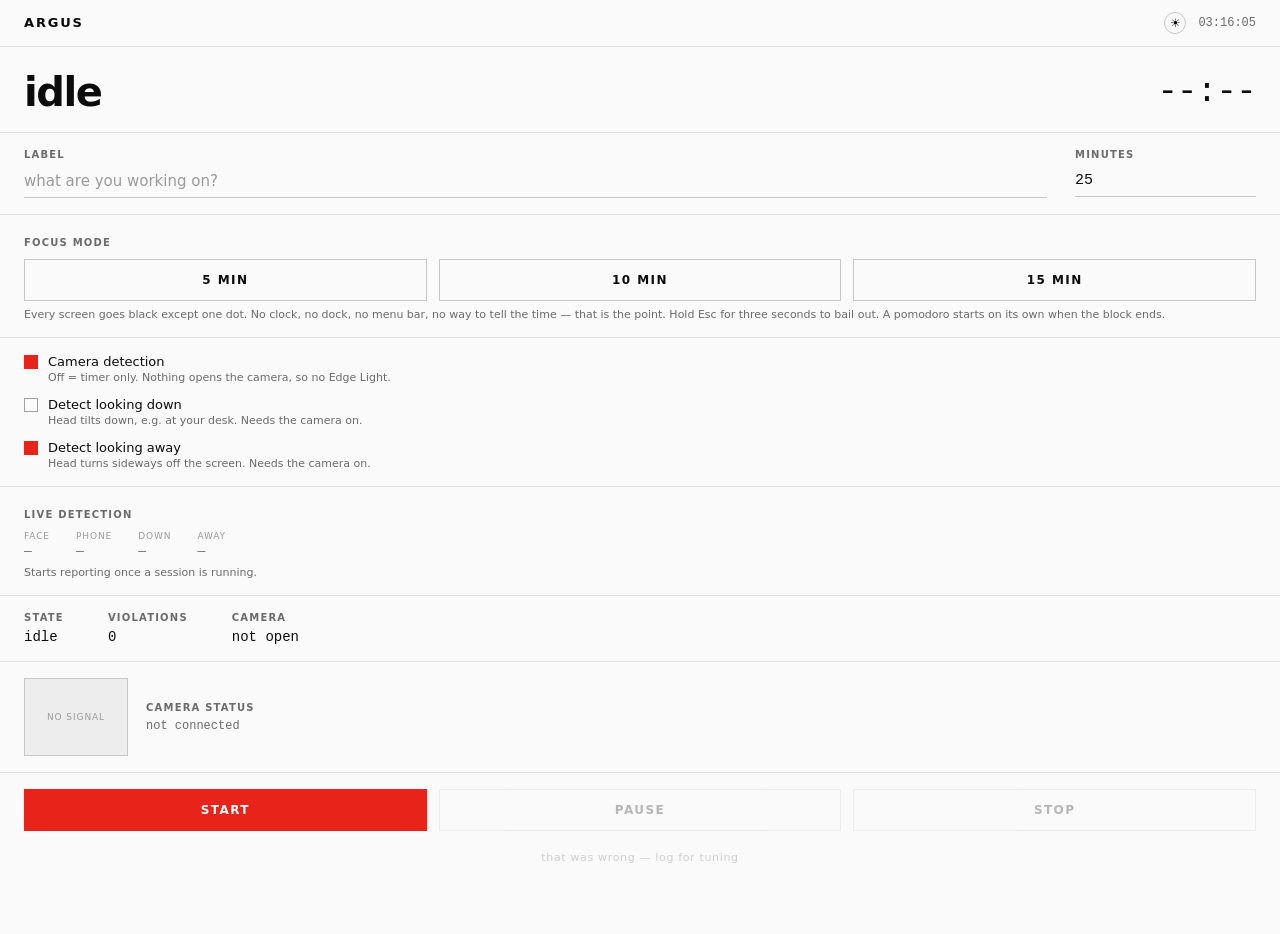
==== commit 1174931b: "Wire gaze tracking into the vision worker" ====
--- a/web/index.html
+++ b/web/index.html
@@ -92,6 +92,17 @@
       </div>
     </section>
 
+    <section class="band" id="gazeBand" style="display:none">
+      <span class="label">Eye tracking</span>
+      <div class="camera-meta">
+        <span id="gazeStatus" class="mono-small">checking…</span>
+      </div>
+      <div class="controls" style="margin-top:8px">
+        <button id="gazeCalibrateBtn" class="btn btn-secondary" type="button">Calibrate screens</button>
+      </div>
+      <span class="check-note" id="gazeHint"></span>
+    </section>
+
     <section class="band" id="diagBand">
       <span class="label">Live detection</span>
       <div class="diag" id="diag">
@@ -99,6 +110,7 @@
         <div class="diag-item"><span class="diag-k">phone</span><span class="diag-v" id="dPhone">—</span></div>
         <div class="diag-item"><span class="diag-k">down</span><span class="diag-v" id="dPitch">—</span></div>
         <div class="diag-item"><span class="diag-k">away</span><span class="diag-v" id="dYaw">—</span></div>
+        <div class="diag-item" id="dGazeItem" style="display:none"><span class="diag-k">gaze</span><span class="diag-v" id="dGaze">—</span></div>
       </div>
       <span class="check-note" id="diagHint">Starts reporting once a session is running.</span>
     </section>
